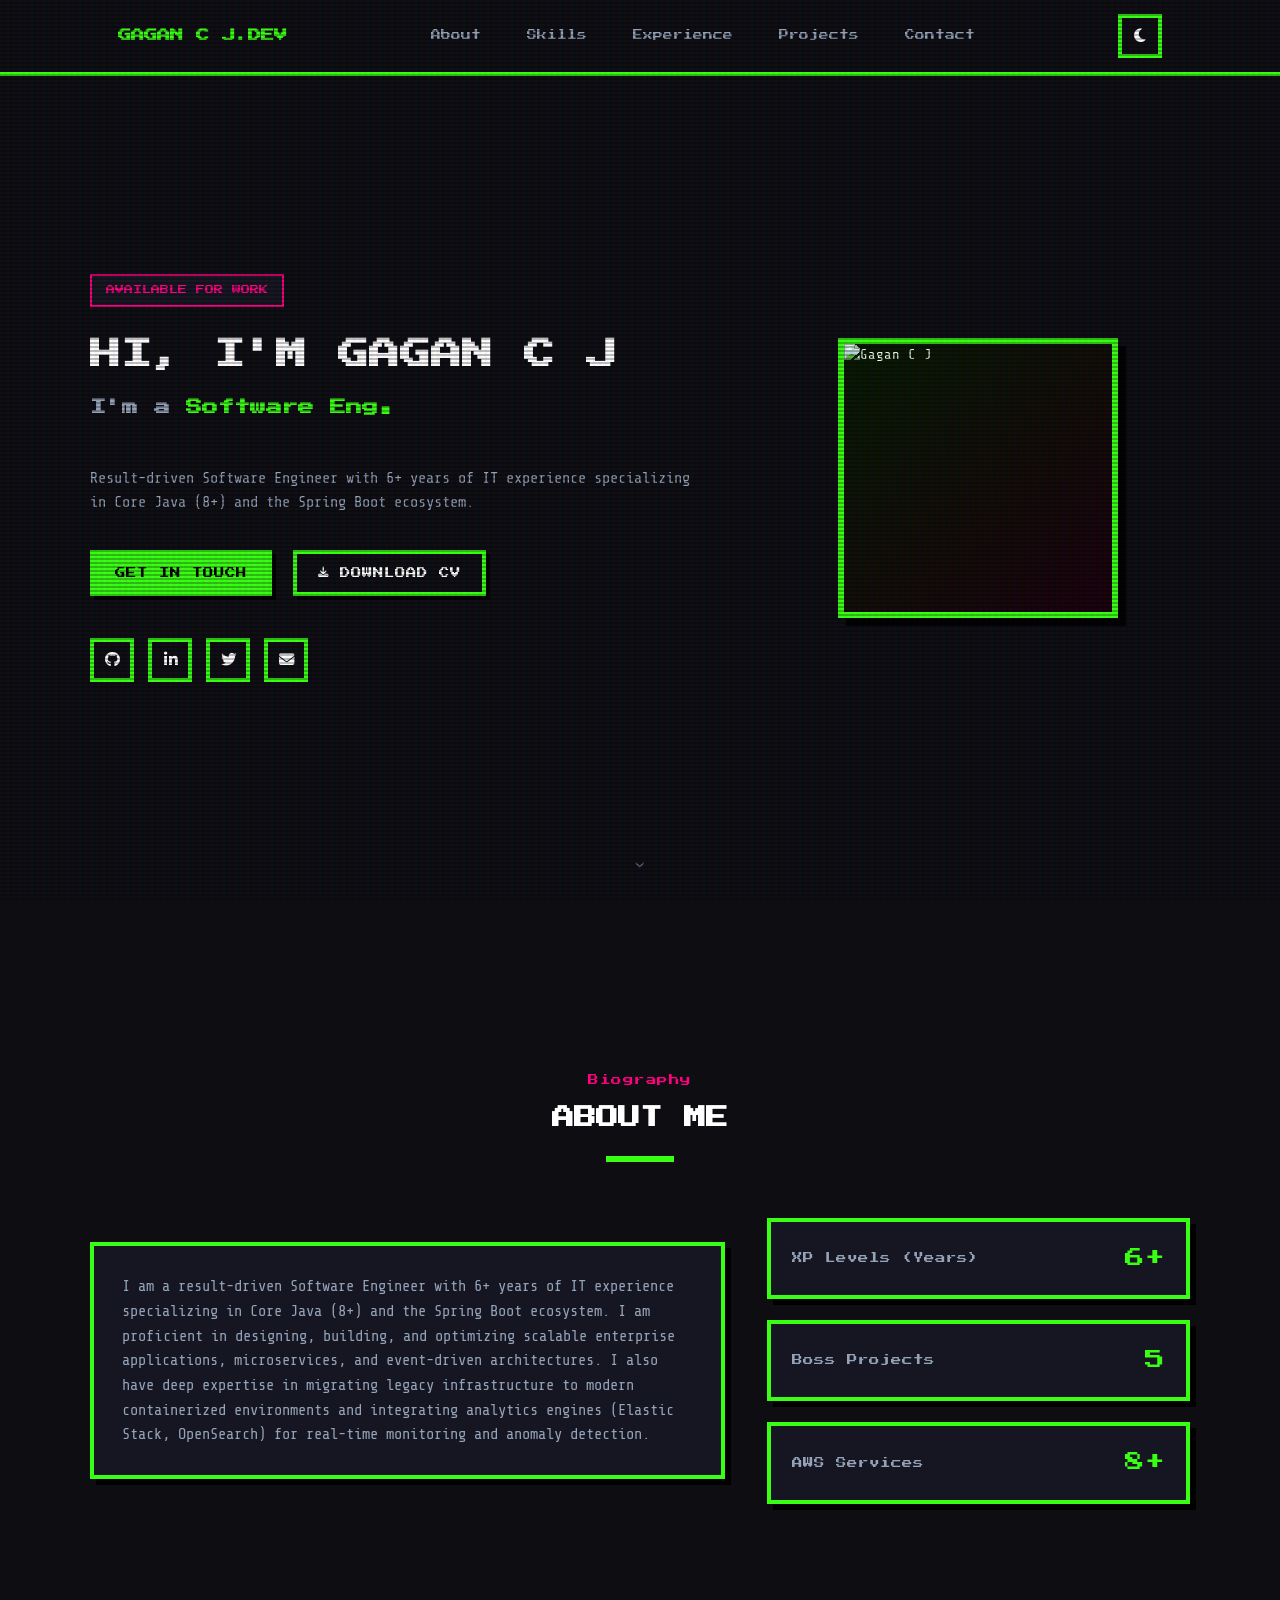
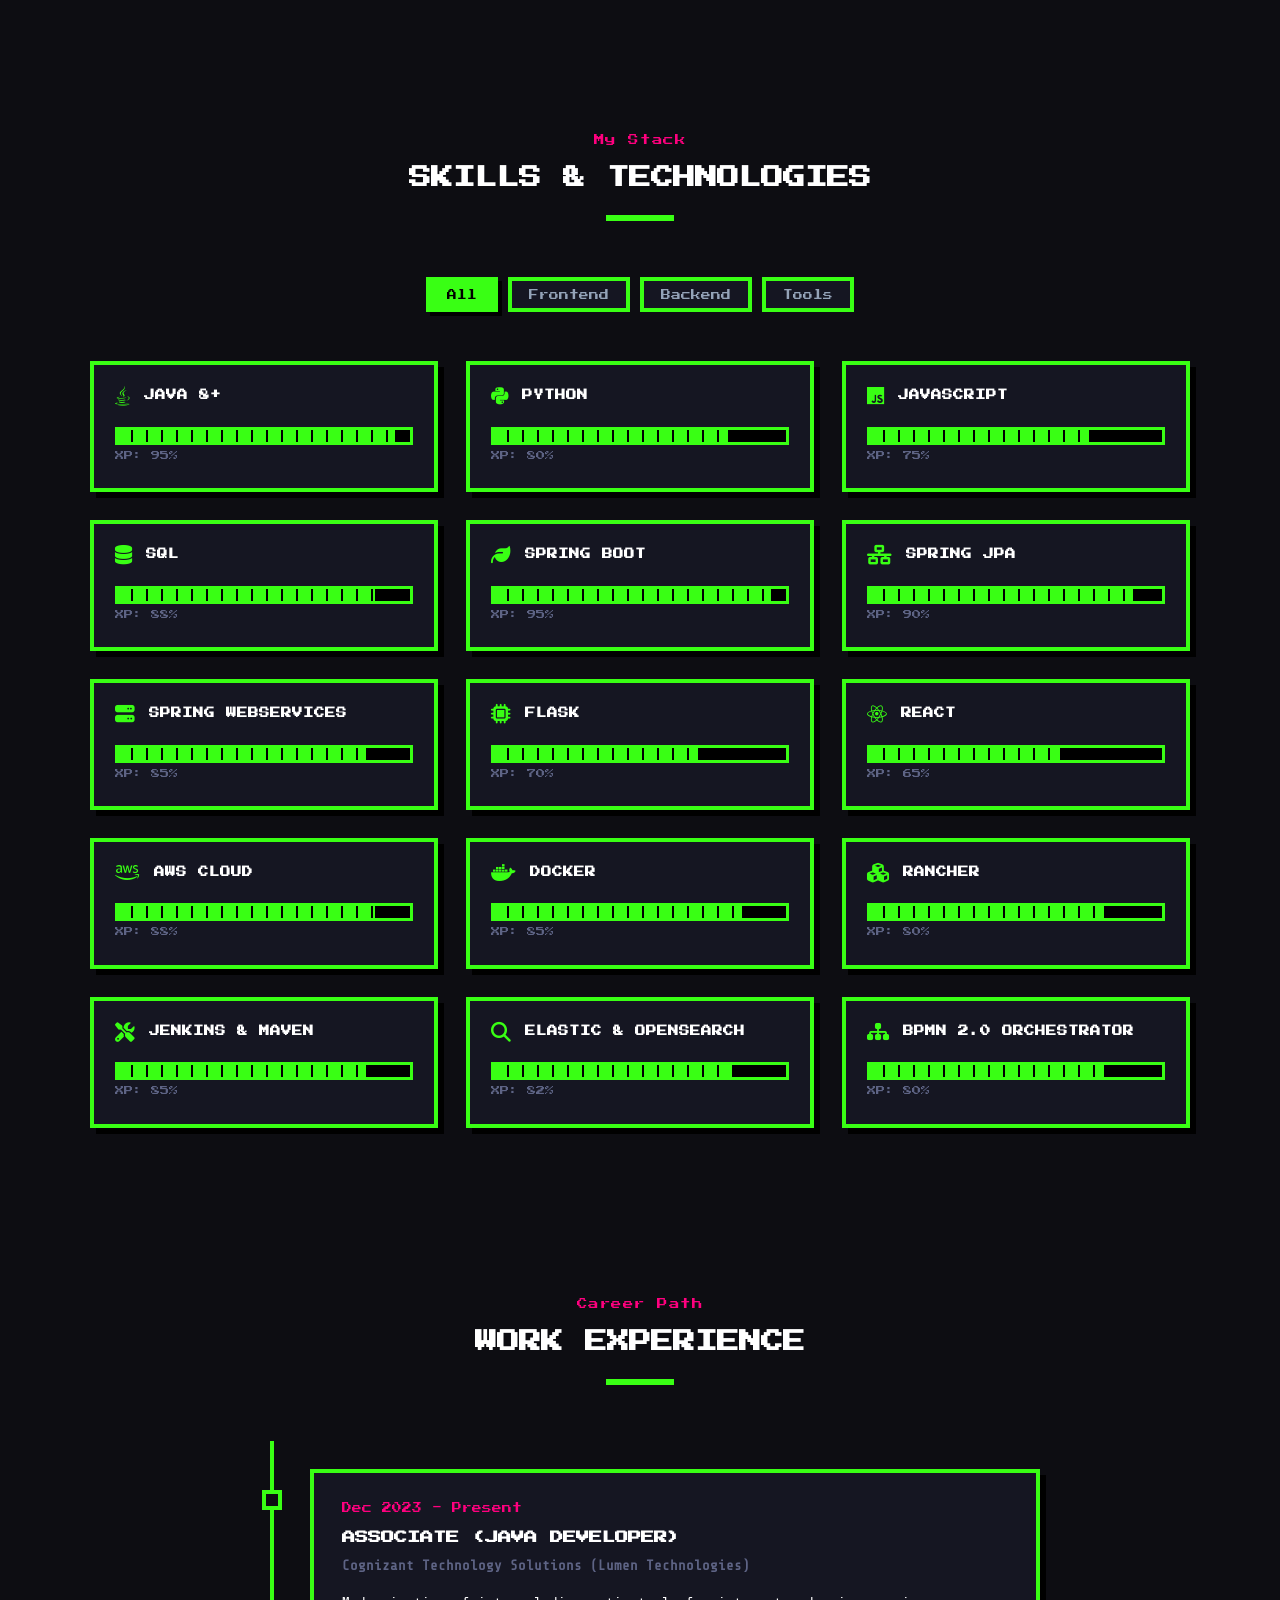
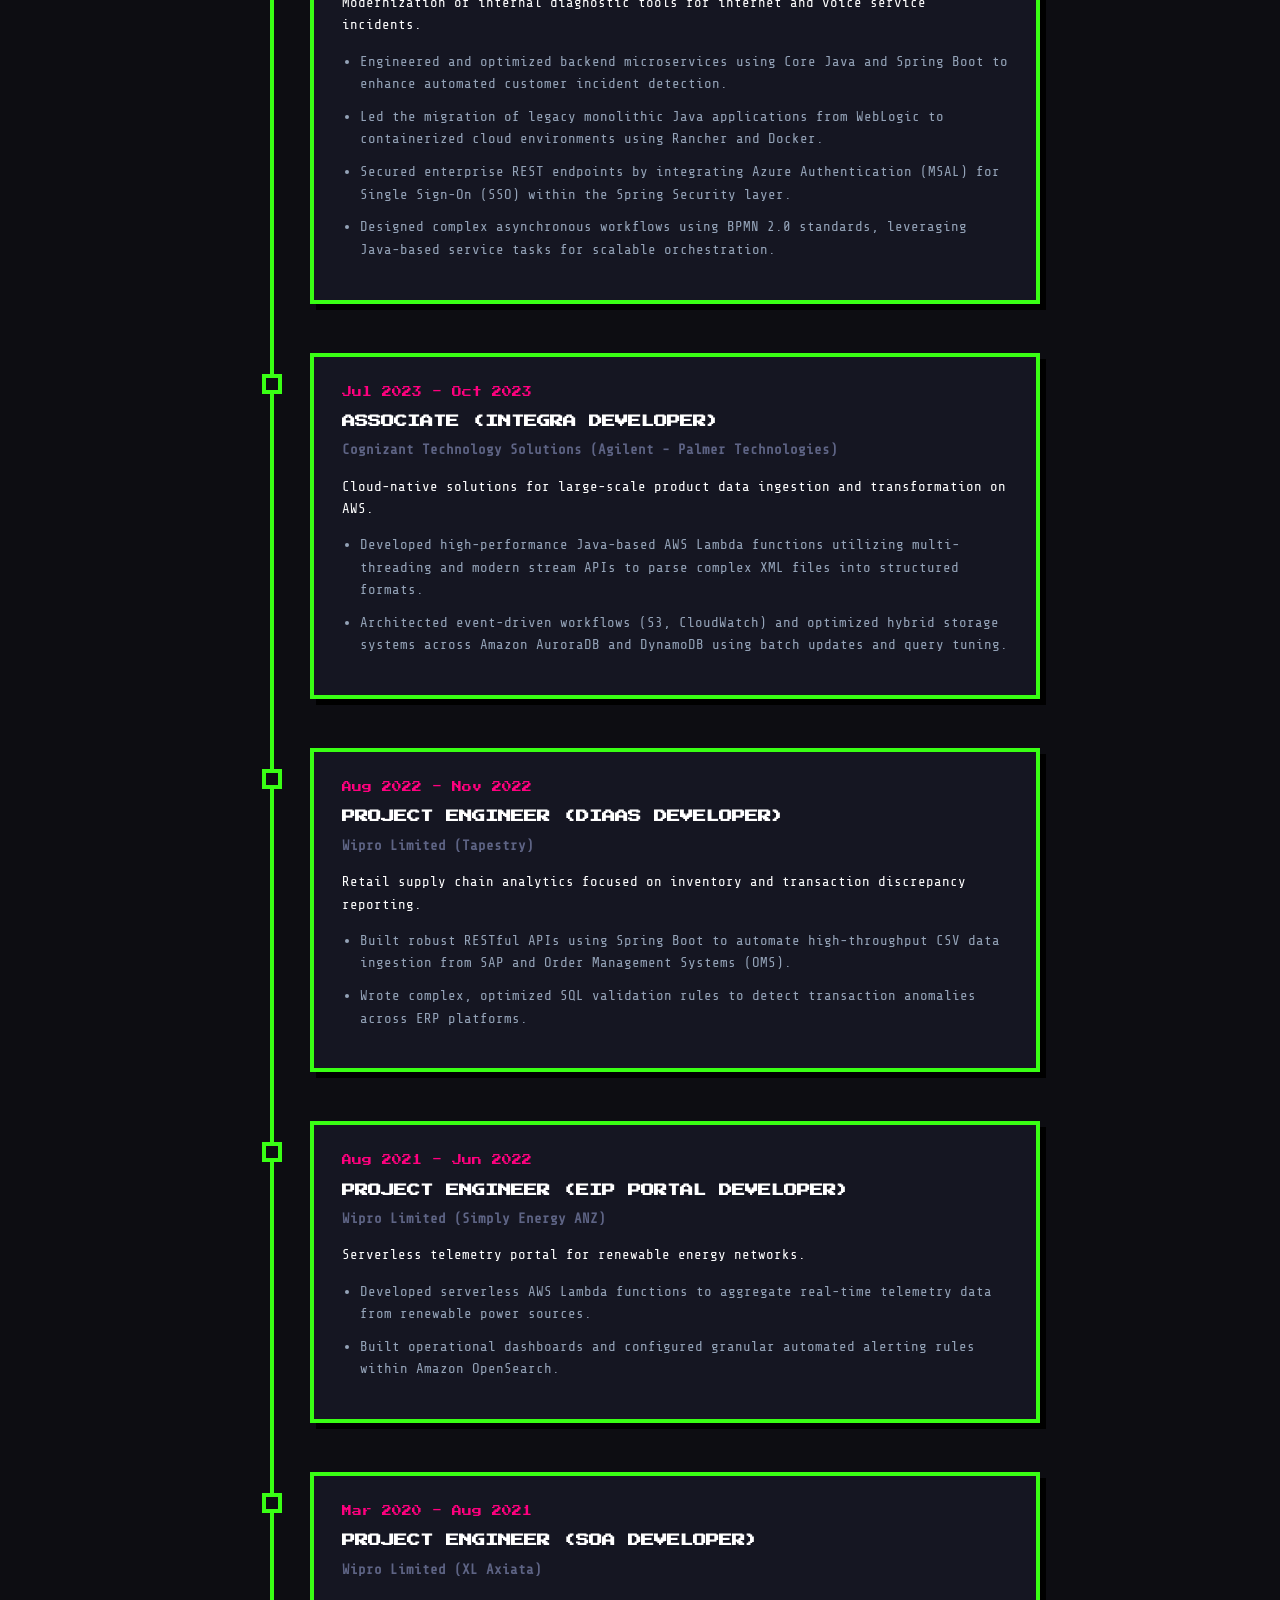
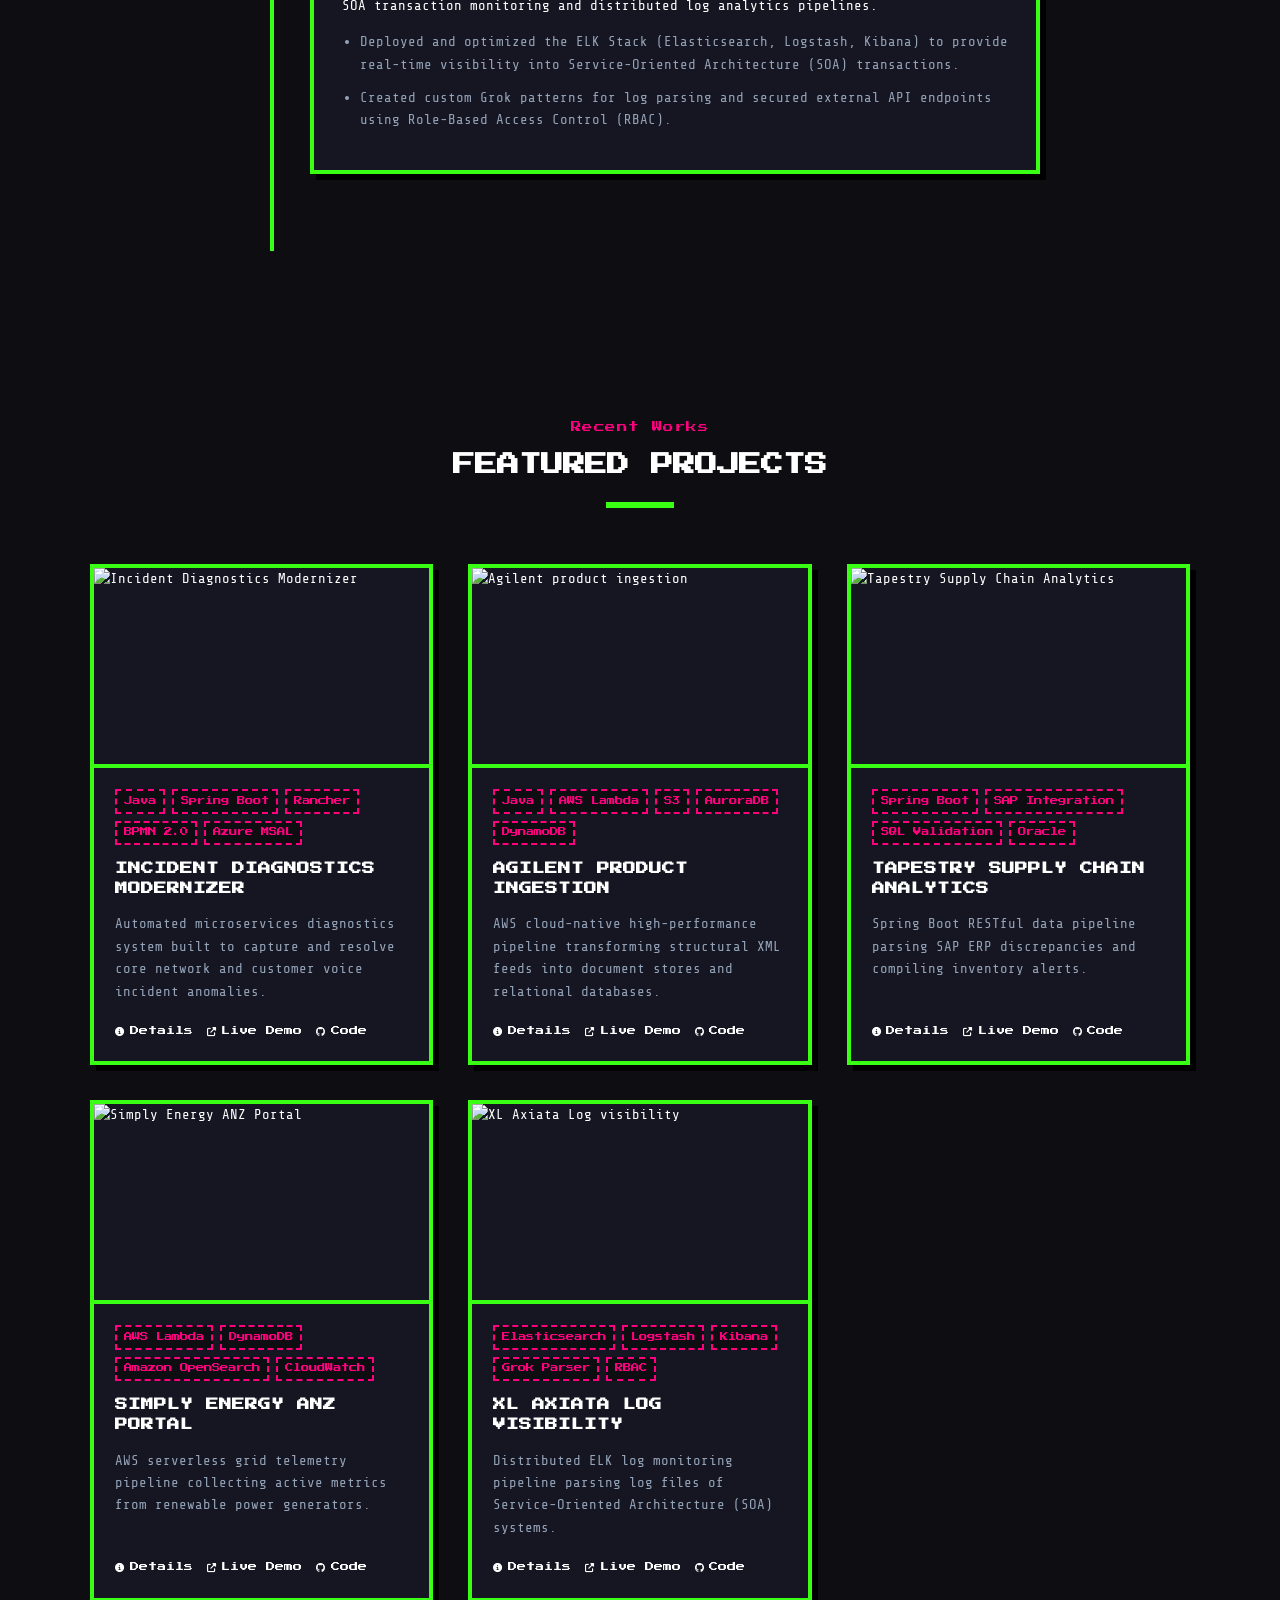
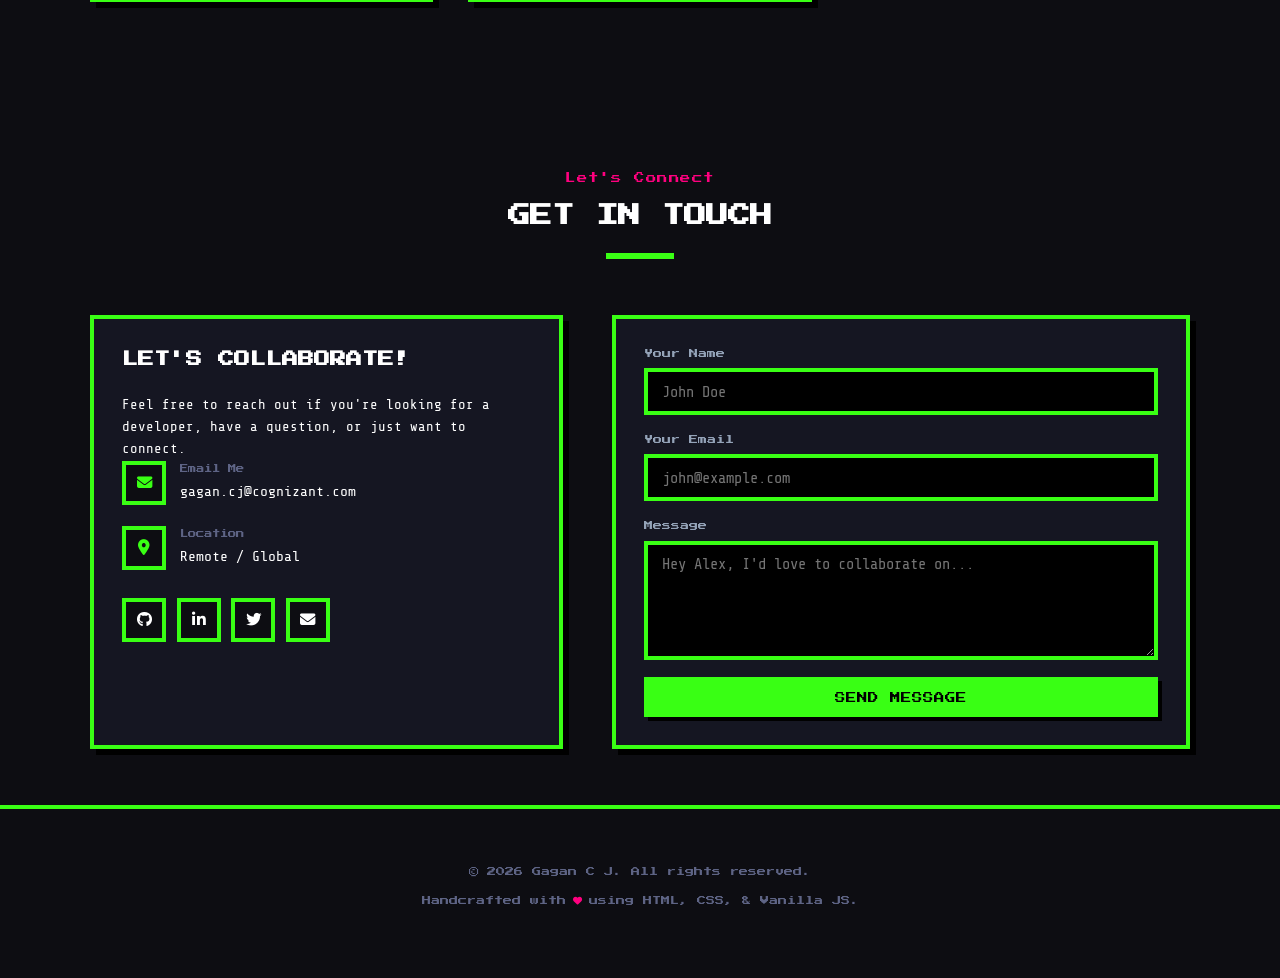
==== index.html @ afdc85ea "Initial Portfolio" ====
<!DOCTYPE html>
<html lang="en">
<head>
  <meta charset="UTF-8">
  <meta name="viewport" content="width=device-width, initial-scale=1.0">
  <title>Developer Portfolio</title>
  <!-- Google Fonts -->
  <link rel="preconnect" href="https://fonts.googleapis.com">
  <link rel="preconnect" href="https://fonts.gstatic.com" crossorigin>
  <link href="https://fonts.googleapis.com/css2?family=Press+Start+2P&family=Share+Tech+Mono&display=swap" rel="stylesheet">
  <!-- FontAwesome Icons -->
  <link rel="stylesheet" href="https://cdnjs.cloudflare.com/ajax/libs/font-awesome/6.4.0/css/all.min.css">
  <!-- Core Stylesheet -->
  <link rel="stylesheet" href="style.css">
</head>
<body class="dark-theme">
  <!-- Decorative Background Gradients -->
  <div class="bg-gradient bg-gradient-1"></div>
  <div class="bg-gradient bg-gradient-2"></div>
  <div class="bg-gradient bg-gradient-3"></div>

  <!-- Navigation Bar -->
  <header class="glass-navbar">
    <div class="nav-container">
      <a href="#" class="logo" id="logo-text">Developer.dev</a>
      
      <nav class="nav-menu" id="nav-menu">
        <a href="#about" class="nav-link">About</a>
        <a href="#skills" class="nav-link">Skills</a>
        <a href="#experience" class="nav-link">Experience</a>
        <a href="#projects" class="nav-link">Projects</a>
        <a href="#contact" class="nav-link">Contact</a>
      </nav>

      <div class="nav-actions">
        <button id="theme-toggle" class="theme-toggle-btn" aria-label="Toggle light/dark theme">
          <i class="fas fa-moon"></i>
        </button>
        <button class="mobile-menu-btn" id="mobile-menu-btn" aria-label="Open navigation menu">
          <i class="fas fa-bars"></i>
        </button>
      </div>
    </div>
  </header>

  <main>
    <!-- Hero Section -->
    <section id="hero" class="hero-section">
      <div class="hero-container">
        <div class="hero-content">
          <span class="hero-badge">Available for Work</span>
          <h1 class="hero-greeting">Hi, I'm <span class="highlight-text" id="hero-name">Name</span></h1>
          <h2 class="hero-subtitle">I'm a <span id="typed-text" class="typed-text"></span><span class="typed-cursor">■</span></h2>
          <p class="hero-description" id="hero-bio">Loading description...</p>
          <div class="hero-buttons">
            <a href="#contact" class="btn btn-primary">Get In Touch</a>
            <a href="#" id="resume-btn" class="btn btn-secondary" target="_blank">
              <i class="fas fa-download"></i> Download CV
            </a>
          </div>
          <div class="hero-socials" id="hero-socials">
            <!-- Dynamically populated -->
          </div>
        </div>
        <div class="hero-image-container">
          <div class="image-wrapper">
            <img src="" alt="Profile picture" id="profile-img" class="profile-img">
            <div class="image-glow"></div>
          </div>
        </div>
      </div>
      <div class="scroll-indicator">
        <a href="#about" aria-label="Scroll to about section">
          <i class="fas fa-chevron-down animate-bounce"></i>
        </a>
      </div>
    </section>

    <!-- About Section -->
    <section id="about" class="section about-section reveal">
      <div class="section-container">
        <div class="section-header">
          <span class="section-subtitle">Biography</span>
          <h2 class="section-title">About Me</h2>
          <div class="title-underline"></div>
        </div>
        
        <div class="about-grid">
          <div class="about-text-card glass-card">
            <p id="about-desc">Loading details...</p>
          </div>
          <div class="stats-container" id="stats-container">
            <!-- Dynamically populated -->
          </div>
        </div>
      </div>
    </section>

    <!-- Skills Section -->
    <section id="skills" class="section skills-section reveal">
      <div class="section-container">
        <div class="section-header">
          <span class="section-subtitle">My Stack</span>
          <h2 class="section-title">Skills & Technologies</h2>
          <div class="title-underline"></div>
        </div>
        
        <div class="skills-tabs">
          <button class="tab-btn active" data-category="all">All</button>
          <button class="tab-btn" data-category="Frontend">Frontend</button>
          <button class="tab-btn" data-category="Backend">Backend</button>
          <button class="tab-btn" data-category="Tools">Tools</button>
        </div>

        <div class="skills-grid" id="skills-grid">
          <!-- Dynamically populated -->
        </div>
      </div>
    </section>

    <!-- Experience Section -->
    <section id="experience" class="section experience-section reveal">
      <div class="section-container">
        <div class="section-header">
          <span class="section-subtitle">Career Path</span>
          <h2 class="section-title">Work Experience</h2>
          <div class="title-underline"></div>
        </div>
        
        <div class="timeline" id="timeline">
          <!-- Dynamically populated -->
        </div>
      </div>
    </section>

    <!-- Projects Section -->
    <section id="projects" class="section projects-section reveal">
      <div class="section-container">
        <div class="section-header">
          <span class="section-subtitle">Recent Works</span>
          <h2 class="section-title">Featured Projects</h2>
          <div class="title-underline"></div>
        </div>
        
        <div class="projects-grid" id="projects-grid">
          <!-- Dynamically populated -->
        </div>
      </div>
    </section>

    <!-- Contact Section -->
    <section id="contact" class="section contact-section reveal">
      <div class="section-container">
        <div class="section-header">
          <span class="section-subtitle">Let's Connect</span>
          <h2 class="section-title">Get In Touch</h2>
          <div class="title-underline"></div>
        </div>
        
        <div class="contact-grid">
          <div class="contact-info-card glass-card">
            <h3>Let's collaborate!</h3>
            <p>Feel free to reach out if you're looking for a developer, have a question, or just want to connect.</p>
            <div class="contact-details">
              <div class="contact-item">
                <div class="contact-icon-box">
                  <i class="fas fa-envelope"></i>
                </div>
                <div>
                  <span class="contact-label">Email Me</span>
                  <a href="" id="contact-email" class="contact-value">email@example.com</a>
                </div>
              </div>
              <div class="contact-item">
                <div class="contact-icon-box">
                  <i class="fas fa-map-marker-alt"></i>
                </div>
                <div>
                  <span class="contact-label">Location</span>
                  <span class="contact-value">Remote / Global</span>
                </div>
              </div>
            </div>
            <div class="social-links-grid" id="contact-socials">
              <!-- Dynamically populated -->
            </div>
          </div>
          
          <div class="contact-form-card glass-card">
            <form id="contact-form" action="#" method="POST" onsubmit="event.preventDefault(); alert('Message sent successfully! (Demo submission)');">
              <div class="form-group">
                <label for="name">Your Name</label>
                <input type="text" id="name" name="name" required placeholder="John Doe">
              </div>
              <div class="form-group">
                <label for="email">Your Email</label>
                <input type="email" id="email" name="email" required placeholder="john@example.com">
              </div>
              <div class="form-group">
                <label for="message">Message</label>
                <textarea id="message" name="message" rows="5" required placeholder="Hey Alex, I'd love to collaborate on..."></textarea>
              </div>
              <button type="submit" class="btn btn-primary btn-block">Send Message</button>
            </form>
          </div>
        </div>
      </div>
    </section>
  </main>

  <!-- Footer -->
  <footer class="footer">
    <div class="footer-container">
      <p>&copy; <span id="year"></span> <span id="footer-name">Developer</span>. All rights reserved.</p>
      <p class="footer-credit">Handcrafted with <i class="fas fa-heart text-red"></i> using HTML, CSS, & Vanilla JS.</p>
    </div>
  </footer>

  <!-- Core JavaScript -->
  <script src="data.js"></script>
  <script src="script.js"></script>
</body>
</html>
---- style.css ----
/* ==========================================================================
   RETRO 8-BIT DESIGN SYSTEM & VARIABLES
   ========================================================================== */
:root {
  /* Fonts */
  --font-pixel: 'Press Start 2P', monospace;
  --font-mono: 'Share Tech Mono', monospace;
  
  /* Color Palette (Default: Arcade Dark Theme) */
  --bg-color: #0d0d12;
  --card-bg: #151622;
  --card-hover-bg: #1f2136;
  --border-color: #39ff14; /* Neon Green */
  --border-hover-color: #00f0ff; /* Neon Cyan */
  
  --primary-color: #39ff14;
  --primary-hover: #00cc00;
  --secondary-color: #ff007f; /* Neon Pink/Magenta */
  --text-primary: #ffffff;
  --text-secondary: #94a3b8;
  --text-muted: #5e6485;
  
  --shadow-color: #000000;
  --navbar-bg: #0d0d12;
  
  --gradient-primary: linear-gradient(135deg, #39ff14 0%, #ff007f 100%);
  --gradient-text: linear-gradient(135deg, #39ff14 0%, #00f0ff 100%);
  --glow-color: rgba(57, 255, 20, 0.15);
}

/* Light Theme (Classic Monochromatic Gameboy Pocket Screen) */
.light-theme {
  --bg-color: #8bac0f;
  --card-bg: #9bbc0f;
  --card-hover-bg: #9bbc0f;
  --border-color: #0f380f; /* Darkest Gameboy green */
  --border-hover-color: #306230;
  
  --primary-color: #0f380f;
  --primary-hover: #306230;
  --secondary-color: #306230;
  --text-primary: #0f380f;
  --text-secondary: #0f380f;
  --text-muted: #306230;
  
  --shadow-color: #306230;
  --navbar-bg: #8bac0f;
  
  --gradient-primary: linear-gradient(135deg, #0f380f 0%, #306230 100%);
  --gradient-text: linear-gradient(135deg, #0f380f 0%, #0f380f 100%);
  --glow-color: rgba(15, 56, 15, 0.1);
}

/* ==========================================================================
   CRT MONITOR & SCANLINE EFFECT
   ========================================================================== */
body::before {
  content: " ";
  display: block;
  position: fixed;
  top: 0;
  left: 0;
  bottom: 0;
  right: 0;
  background: linear-gradient(rgba(18, 16, 16, 0) 50%, rgba(0, 0, 0, 0.25) 50%), 
              linear-gradient(90deg, rgba(255, 0, 0, 0.05), rgba(0, 255, 0, 0.02), rgba(0, 0, 255, 0.05));
  z-index: 9999;
  background-size: 100% 4px, 6px 100%;
  pointer-events: none;
}

/* CRT Screen Flickering Animation */
@keyframes crt-flicker {
  0% { opacity: 0.985; }
  50% { opacity: 0.995; }
  100% { opacity: 0.985; }
}

/* ==========================================================================
   RESET & BASE STYLES
   ========================================================================== */
* {
  margin: 0;
  padding: 0;
  box-sizing: border-box;
  image-rendering: pixelated; /* Ensures pixelated scaling for graphics */
}

html {
  scroll-behavior: smooth;
  font-size: 14px;
}

body {
  font-family: var(--font-mono);
  background-color: var(--bg-color);
  color: var(--text-primary);
  overflow-x: hidden;
  line-height: 1.6;
  animation: crt-flicker 0.15s infinite;
  transition: background-color 0.2s steps(2), color 0.2s steps(2);
}

/* Custom Blocky Scrollbar */
::-webkit-scrollbar {
  width: 12px;
}

::-webkit-scrollbar-track {
  background: var(--bg-color);
  border-left: 4px solid var(--border-color);
}

::-webkit-scrollbar-thumb {
  background: var(--border-color);
  border: 2px solid var(--bg-color);
}

a {
  color: inherit;
  text-decoration: none;
}

img {
  border: 4px solid var(--border-color);
  border-radius: 0;
}

/* ==========================================================================
   UTILITIES
   ========================================================================== */
.section {
  padding: 8rem 2rem 4rem;
  min-height: 80vh;
  display: flex;
  align-items: center;
}

.section-container {
  max-width: 1100px;
  margin: 0 auto;
  width: 100%;
}

.section-header {
  margin-bottom: 4rem;
  text-align: center;
}

.section-subtitle {
  font-family: var(--font-pixel);
  font-size: 0.75rem;
  letter-spacing: 0.05em;
  color: var(--secondary-color);
  margin-bottom: 1rem;
  display: block;
}

.section-title {
  font-family: var(--font-pixel);
  font-size: 1.6rem;
  font-weight: bold;
  line-height: 1.4;
  text-transform: uppercase;
}

.title-underline {
  width: 80px;
  height: 6px;
  background: var(--border-color);
  margin: 1.5rem auto 0;
  position: relative;
}

.title-underline::before, .title-underline::after {
  content: '';
  position: absolute;
  width: 6px;
  height: 6px;
  background: var(--bg-color);
}
.title-underline::before { left: 0; }
.title-underline::after { right: 0; }

/* ==========================================================================
   8-BIT BLOCKY CARDS
   ========================================================================== */
.glass-card {
  background: var(--card-bg);
  border: 4px solid var(--border-color);
  border-radius: 0; /* Strict pixelated corners */
  padding: 2rem;
  box-shadow: 6px 6px 0px var(--shadow-color);
  transition: transform 0.1s steps(2), box-shadow 0.1s steps(2), border-color 0.2s steps(2);
}

.glass-card:hover {
  transform: translate(-4px, -4px);
  border-color: var(--border-hover-color);
  box-shadow: 10px 10px 0px var(--shadow-color);
  background-color: var(--card-hover-bg);
}

/* ==========================================================================
   RETRO BUTTONS
   ========================================================================== */
.btn {
  display: inline-flex;
  align-items: center;
  justify-content: center;
  gap: 0.75rem;
  padding: 0.75rem 1.5rem;
  font-family: var(--font-pixel);
  font-size: 0.75rem;
  text-transform: uppercase;
  border: 4px solid var(--border-color);
  border-radius: 0;
  cursor: pointer;
  background: var(--bg-color);
  color: var(--text-primary);
  box-shadow: 4px 4px 0px var(--shadow-color);
  transition: none; /* No transition for snappy arcade feel */
}

.btn-primary {
  background: var(--primary-color);
  color: #000000 !important;
  border-color: var(--border-color);
}

.btn-primary:hover {
  background: var(--bg-color);
  color: var(--primary-color) !important;
  box-shadow: 6px 6px 0px var(--shadow-color);
  transform: translate(-2px, -2px);
}

.btn-primary:active {
  box-shadow: 2px 2px 0px var(--shadow-color);
  transform: translate(2px, 2px);
}

.btn-secondary {
  background: var(--bg-color);
  color: var(--text-primary);
}

.btn-secondary:hover {
  background: var(--secondary-color);
  color: #ffffff;
  border-color: var(--secondary-color);
  box-shadow: 6px 6px 0px var(--shadow-color);
  transform: translate(-2px, -2px);
}

.btn-secondary:active {
  box-shadow: 2px 2px 0px var(--shadow-color);
  transform: translate(2px, 2px);
}

.btn-block {
  width: 100%;
}

/* ==========================================================================
   ARCADE HEADER & NAVBAR
   ========================================================================== */
.glass-navbar {
  position: fixed;
  top: 0;
  left: 0;
  width: 100%;
  z-index: 1000;
  background: var(--navbar-bg);
  border-bottom: 4px solid var(--border-color);
  transition: border-bottom 0.2s steps(2);
}

.nav-container {
  max-width: 1100px;
  margin: 0 auto;
  padding: 1rem 2rem;
  display: flex;
  align-items: center;
  justify-content: space-between;
}

.logo {
  font-family: var(--font-pixel);
  font-size: 0.95rem;
  font-weight: bold;
  text-transform: uppercase;
  color: var(--primary-color);
}

.nav-menu {
  display: flex;
  gap: 1.5rem;
}

.nav-link {
  font-family: var(--font-pixel);
  font-size: 0.7rem;
  color: var(--text-secondary);
  padding: 0.5rem 0.75rem;
  border: 2px solid transparent;
}

.nav-link:hover {
  color: var(--primary-color);
  border: 2px dashed var(--primary-color);
}

.nav-actions {
  display: flex;
  align-items: center;
  gap: 0.75rem;
}

.theme-toggle-btn, .mobile-menu-btn {
  background: var(--bg-color);
  border: 4px solid var(--border-color);
  cursor: pointer;
  color: var(--text-primary);
  width: 44px;
  height: 44px;
  display: flex;
  align-items: center;
  justify-content: center;
  font-size: 1.1rem;
}

.theme-toggle-btn:hover, .mobile-menu-btn:hover {
  background-color: var(--primary-color);
  color: #000;
}

.mobile-menu-btn {
  display: none;
}

/* ==========================================================================
   HERO / ARCADE HOME
   ========================================================================== */
.hero-section {
  min-height: 100vh;
  display: flex;
  align-items: center;
  padding: 8rem 2rem 4rem;
  position: relative;
}

.hero-container {
  max-width: 1100px;
  margin: 0 auto;
  width: 100%;
  display: grid;
  grid-template-columns: 1.2fr 0.8fr;
  gap: 3rem;
  align-items: center;
}

/* Status Flashing Indicator */
.hero-badge {
  display: inline-block;
  background: var(--card-bg);
  color: var(--secondary-color);
  padding: 0.5rem 1rem;
  font-family: var(--font-pixel);
  font-size: 0.65rem;
  border: 2px solid var(--secondary-color);
  margin-bottom: 2rem;
  text-transform: uppercase;
  animation: flash steps(2) 1.2s infinite;
}

@keyframes flash {
  0%, 100% { opacity: 1; }
  50% { opacity: 0.2; }
}

.hero-greeting {
  font-family: var(--font-pixel);
  font-size: 2.2rem;
  line-height: 1.3;
  margin-bottom: 1.5rem;
  text-transform: uppercase;
}

.hero-subtitle {
  font-family: var(--font-pixel);
  font-size: 1.15rem;
  color: var(--text-secondary);
  margin-bottom: 2rem;
  min-height: 3rem;
  line-height: 1.4;
}

.typed-text {
  color: var(--primary-color);
}

.typed-cursor {
  font-weight: bold;
  animation: flash steps(2) 0.8s infinite;
  color: var(--primary-color);
  margin-left: 0.2rem;
}

.hero-description {
  font-size: 1.1rem;
  color: var(--text-secondary);
  margin-bottom: 2.5rem;
  max-width: 600px;
}

.hero-buttons {
  display: flex;
  gap: 1.5rem;
  margin-bottom: 3rem;
}

.hero-socials {
  display: flex;
  gap: 1rem;
}

.social-icon {
  width: 44px;
  height: 44px;
  border: 4px solid var(--border-color);
  display: flex;
  align-items: center;
  justify-content: center;
  font-size: 1.1rem;
  color: var(--text-primary);
  background: var(--bg-color);
}

.social-icon:hover {
  background: var(--primary-color);
  color: #000;
  box-shadow: 4px 4px 0px var(--shadow-color);
  transform: translate(-2px, -2px);
}

.hero-image-container {
  display: flex;
  justify-content: center;
}

.image-wrapper {
  position: relative;
  width: 280px;
  height: 280px;
  border: 6px solid var(--border-color);
  box-shadow: 8px 8px 0px var(--shadow-color);
  background: #000;
}

.profile-img {
  width: 100%;
  height: 100%;
  object-fit: cover;
  border: none; /* Handled by wrapper */
}

.image-glow {
  position: absolute;
  top: 0; left: 0; width: 100%; height: 100%;
  background: var(--gradient-primary);
  opacity: 0.1;
  pointer-events: none;
}

.scroll-indicator {
  position: absolute;
  bottom: 2rem;
  left: 50%;
  transform: translateX(-50%);
  font-family: var(--font-pixel);
  font-size: 0.7rem;
  color: var(--text-muted);
}

/* ==========================================================================
   ABOUT / STATUS STATS
   ========================================================================== */
.about-grid {
  display: grid;
  grid-template-columns: 1.2fr 0.8fr;
  gap: 3rem;
  align-items: center;
}

.about-text-card {
  font-size: 1.1rem;
  color: var(--text-secondary);
}

.stats-container {
  display: grid;
  grid-template-columns: 1fr;
  gap: 1.5rem;
}

.stat-card {
  display: flex;
  align-items: center;
  justify-content: space-between;
  padding: 1.5rem;
}

.stat-label {
  font-family: var(--font-pixel);
  font-size: 0.75rem;
  color: var(--text-secondary);
}

.stat-number {
  font-family: var(--font-pixel);
  font-size: 1.4rem;
  color: var(--primary-color);
}

/* ==========================================================================
   SKILLS / STAT BARS
   ========================================================================== */
.skills-tabs {
  display: flex;
  justify-content: center;
  gap: 0.75rem;
  margin-bottom: 3.5rem;
}

.tab-btn {
  background: var(--card-bg);
  border: 4px solid var(--border-color);
  color: var(--text-secondary);
  padding: 0.6rem 1.2rem;
  font-family: var(--font-pixel);
  font-size: 0.7rem;
  cursor: pointer;
}

.tab-btn:hover {
  border-color: var(--border-hover-color);
  color: var(--text-primary);
}

.tab-btn.active {
  background: var(--primary-color);
  color: #000;
  border-color: var(--border-color);
  box-shadow: 4px 4px 0px var(--shadow-color);
}

.skills-grid {
  display: grid;
  grid-template-columns: repeat(auto-fill, minmax(280px, 1fr));
  gap: 2rem;
}

.skill-card {
  padding: 1.5rem;
}

.skill-header {
  display: flex;
  align-items: center;
  gap: 1rem;
  margin-bottom: 1.5rem;
}

.skill-icon {
  font-size: 1.4rem;
  color: var(--primary-color);
}

.skill-name {
  font-family: var(--font-pixel);
  font-size: 0.75rem;
  text-transform: uppercase;
}

/* Gameboy Health Bar Style */
.skill-bar-container {
  width: 100%;
  height: 18px;
  background: #000000;
  border: 3px solid var(--border-color);
  position: relative;
  overflow: hidden;
}

.skill-progress {
  height: 100%;
  background: var(--primary-color);
  width: 0;
  /* Multi-stage solid blocks simulating retro load bar */
  background-image: linear-gradient(90deg, 
    transparent 0%, transparent 85%, 
    #000000 85%, #000000 100%
  );
  background-size: 15px 100%;
  transition: width 1.2s steps(10); /* Step animation */
}

.skill-level-text {
  font-family: var(--font-pixel);
  font-size: 0.65rem;
  color: var(--text-muted);
  align-self: flex-end;
  margin-top: 0.5rem;
}

/* ==========================================================================
   EXPERIENCE QUEST LOG
   ========================================================================== */
.timeline {
  position: relative;
  max-width: 800px;
  margin: 0 auto;
  padding: 2rem 0;
}

.timeline::before {
  content: '';
  position: absolute;
  width: 4px;
  background: var(--border-color);
  top: 0;
  bottom: 0;
  left: 30px;
}

.timeline-item {
  margin-bottom: 3.5rem;
  position: relative;
  width: 100%;
  padding-left: 5rem;
}

.timeline-dot {
  position: absolute;
  width: 20px;
  height: 20px;
  background: var(--bg-color);
  border: 4px solid var(--primary-color);
  left: 22px;
  top: 1.5rem;
  z-index: 1;
}

.timeline-content {
  padding: 2rem;
}

.timeline-date {
  font-family: var(--font-pixel);
  font-size: 0.7rem;
  color: var(--secondary-color);
  margin-bottom: 0.75rem;
  display: block;
}

.timeline-role {
  font-family: var(--font-pixel);
  font-size: 0.95rem;
  text-transform: uppercase;
  margin-bottom: 0.5rem;
}

.timeline-company {
  font-size: 1rem;
  color: var(--text-muted);
  font-weight: bold;
  margin-bottom: 1rem;
  display: block;
}

.timeline-points {
  margin-top: 1rem;
  padding-left: 1.25rem;
  color: var(--text-secondary);
  font-size: 1rem;
}

.timeline-points li {
  margin-bottom: 0.75rem;
}

/* ==========================================================================
   PROJECTS MATRIX
   ========================================================================== */
.projects-grid {
  display: grid;
  grid-template-columns: repeat(auto-fill, minmax(320px, 1fr));
  gap: 2.5rem;
}

.project-card {
  padding: 0;
  display: flex;
  flex-direction: column;
}

.project-img-wrapper {
  position: relative;
  width: 100%;
  height: 200px;
  border-bottom: 4px solid var(--border-color);
}

.project-img {
  width: 100%;
  height: 100%;
  object-fit: cover;
  border: none; /* Handled by card */
}

.project-details-content {
  padding: 1.5rem;
  display: flex;
  flex-direction: column;
  flex-grow: 1;
}

.project-tags {
  display: flex;
  flex-wrap: wrap;
  gap: 0.5rem;
  margin-bottom: 1rem;
}

.project-tag {
  font-family: var(--font-pixel);
  font-size: 0.6rem;
  background: var(--bg-color);
  color: var(--secondary-color);
  padding: 0.25rem 0.5rem;
  border: 2px dashed var(--secondary-color);
}

.project-title {
  font-family: var(--font-pixel);
  font-size: 0.9rem;
  text-transform: uppercase;
  margin-bottom: 1rem;
}

.project-desc {
  font-size: 1rem;
  color: var(--text-secondary);
  margin-bottom: 1.5rem;
  flex-grow: 1;
}

.project-links {
  display: flex;
  gap: 1rem;
  margin-top: auto;
}

.project-link {
  font-family: var(--font-pixel);
  font-size: 0.65rem;
  display: inline-flex;
  align-items: center;
  gap: 0.4rem;
  color: var(--text-primary);
  border-bottom: 2px dashed transparent;
}

.project-link:hover {
  color: var(--primary-color);
  border-bottom: 2px dashed var(--primary-color);
}

/* ==========================================================================
   CONTACT CARD
   ========================================================================== */
.contact-grid {
  display: grid;
  grid-template-columns: 0.9fr 1.1fr;
  gap: 3.5rem;
}

.contact-info-card {
  display: flex;
  flex-direction: column;
}

.contact-info-card h3 {
  font-family: var(--font-pixel);
  font-size: 1.15rem;
  text-transform: uppercase;
  margin-bottom: 1.5rem;
}

.contact-details {
  display: flex;
  flex-direction: column;
  gap: 1.5rem;
  margin-bottom: 2rem;
}

.contact-item {
  display: flex;
  align-items: center;
  gap: 1rem;
}

.contact-icon-box {
  width: 44px;
  height: 44px;
  background: var(--bg-color);
  border: 4px solid var(--border-color);
  color: var(--primary-color);
  display: flex;
  align-items: center;
  justify-content: center;
  font-size: 1.1rem;
}

.contact-label {
  display: block;
  font-family: var(--font-pixel);
  font-size: 0.6rem;
  color: var(--text-muted);
  margin-bottom: 0.25rem;
}

.contact-value {
  font-size: 1.05rem;
  color: var(--text-primary);
}

.contact-value:hover {
  color: var(--primary-color);
  text-decoration: underline dashed;
}

.social-links-grid {
  display: flex;
  gap: 0.75rem;
}

.contact-form-card form {
  display: flex;
  flex-direction: column;
  gap: 1.25rem;
}

.form-group {
  display: flex;
  flex-direction: column;
  gap: 0.5rem;
}

.form-group label {
  font-family: var(--font-pixel);
  font-size: 0.65rem;
  color: var(--text-secondary);
}

.form-group input, .form-group textarea {
  background: #000000;
  border: 4px solid var(--border-color);
  color: var(--text-primary);
  padding: 0.75rem 1rem;
  font-family: var(--font-mono);
  font-size: 1.1rem;
  border-radius: 0;
}

.form-group input:focus, .form-group textarea:focus {
  outline: none;
  border-color: var(--border-hover-color);
  background: var(--card-bg);
}

/* ==========================================================================
   FOOTER
   ========================================================================== */
.footer {
  padding: 4rem 2rem;
  background: var(--bg-color);
  border-top: 4px solid var(--border-color);
  text-align: center;
}

.footer-container {
  max-width: 1100px;
  margin: 0 auto;
  color: var(--text-muted);
  font-family: var(--font-pixel);
  font-size: 0.65rem;
}

.footer-container p {
  margin-bottom: 1rem;
}

.footer-credit {
  display: inline-flex;
  align-items: center;
  gap: 0.5rem;
}

.text-red {
  color: var(--secondary-color);
  animation: flash steps(2) 1s infinite;
}

/* ==========================================================================
   REVEAL / TRANSITIONS UTILITIES
   ========================================================================== */
.reveal {
  opacity: 0;
  transform: translateY(20px);
  transition: opacity 0.4s steps(4), transform 0.4s steps(4);
}

.reveal.active {
  opacity: 1;
  transform: translateY(0);
}

.animate-bounce {
  animation: bounce steps(2) 1.5s infinite;
}

@keyframes bounce {
  0%, 100% { transform: translateY(0); }
  50% { transform: translateY(-8px); }
}

/* ==========================================================================
   RESPONSIVE DESIGN
   ========================================================================== */
@media (max-width: 1024px) {
  .hero-container {
    grid-template-columns: 1fr;
    text-align: center;
  }
  .hero-content {
    display: flex;
    flex-direction: column;
    align-items: center;
  }
  .hero-buttons, .hero-socials {
    justify-content: center;
  }
  .hero-image-container {
    order: -1;
  }
  .about-grid, .contact-grid {
    grid-template-columns: 1fr;
  }
}

@media (max-width: 768px) {
  .mobile-menu-btn {
    display: flex;
  }
  .nav-menu {
    position: fixed;
    top: 68px;
    left: -100%;
    width: 100%;
    height: calc(100vh - 68px);
    background: var(--bg-color);
    flex-direction: column;
    align-items: center;
    padding: 3rem 0;
    gap: 1.5rem;
    transition: left 0.2s steps(4);
    z-index: 999;
    border-top: 4px solid var(--border-color);
  }
  .nav-menu.active {
    left: 0;
  }
  .timeline::before {
    left: 15px;
  }
  .timeline-item {
    padding-left: 3rem;
  }
  .timeline-dot {
    left: 7px;
  }
}
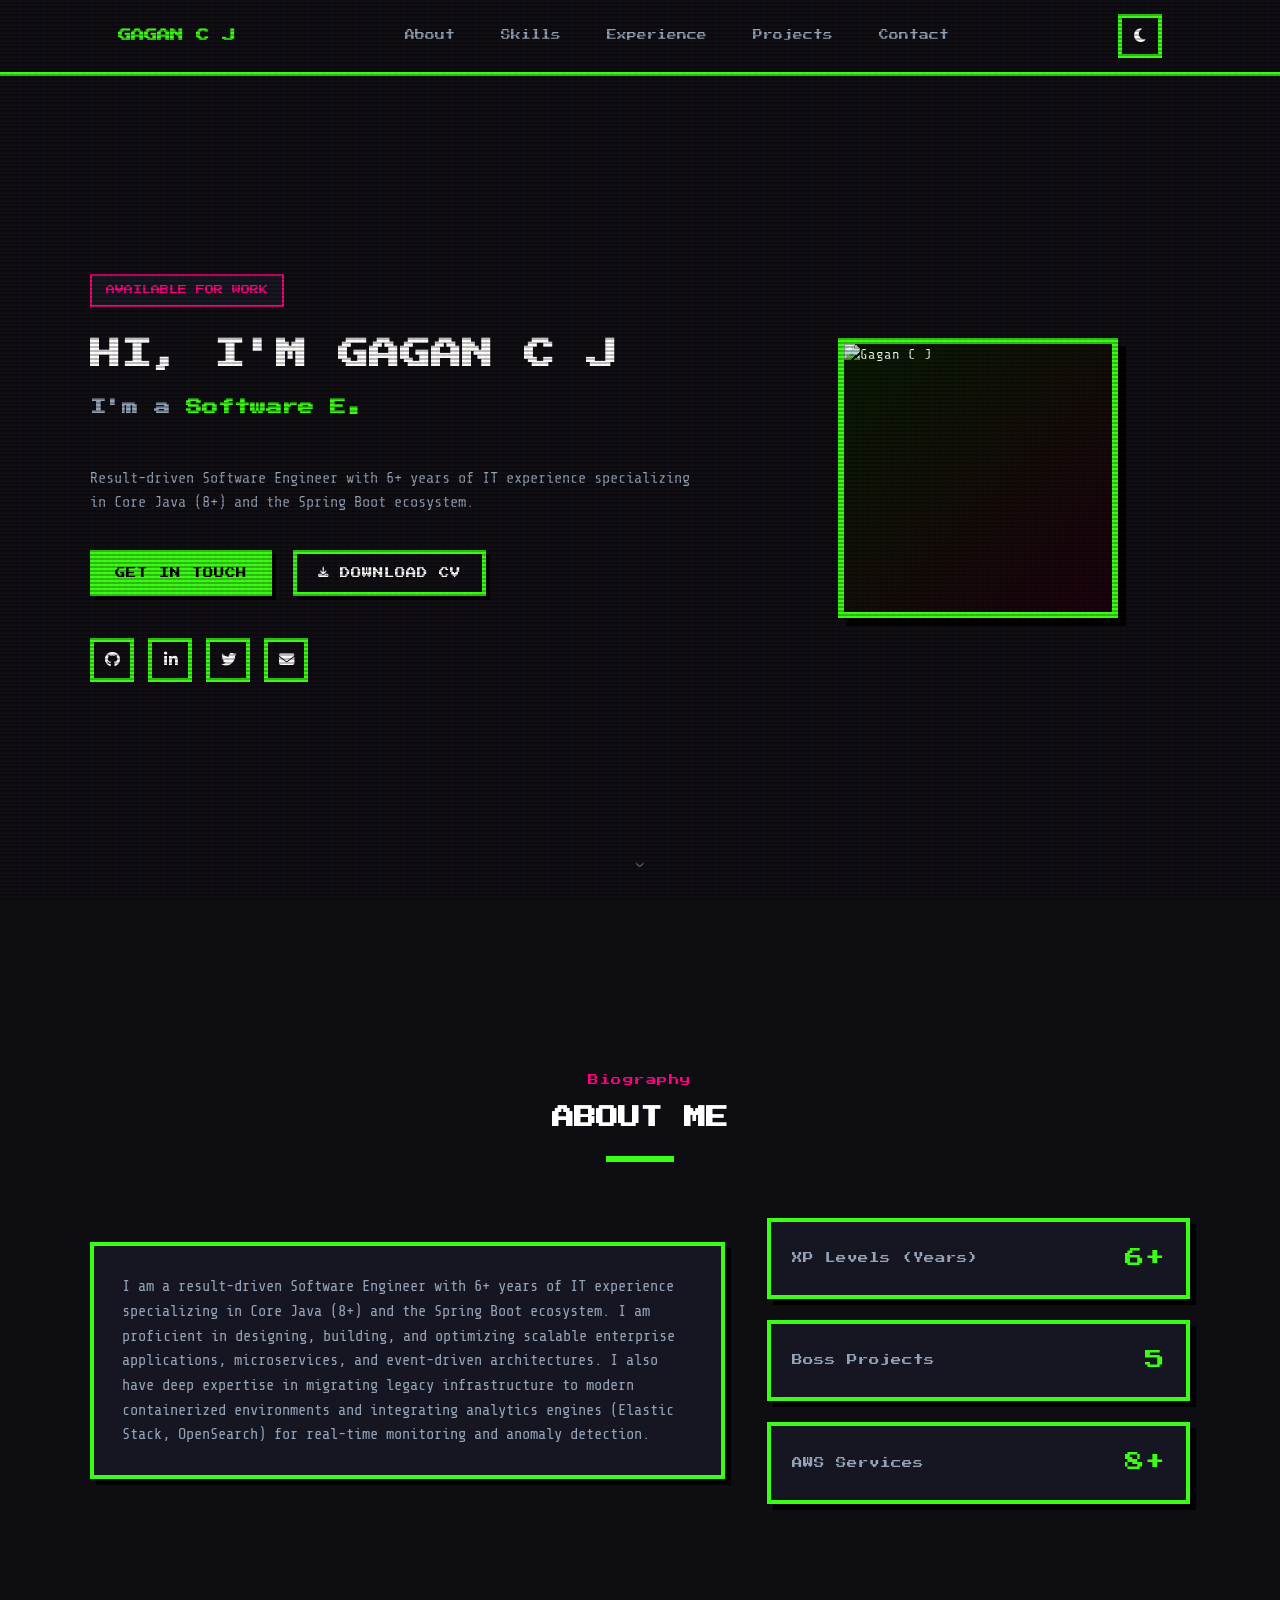
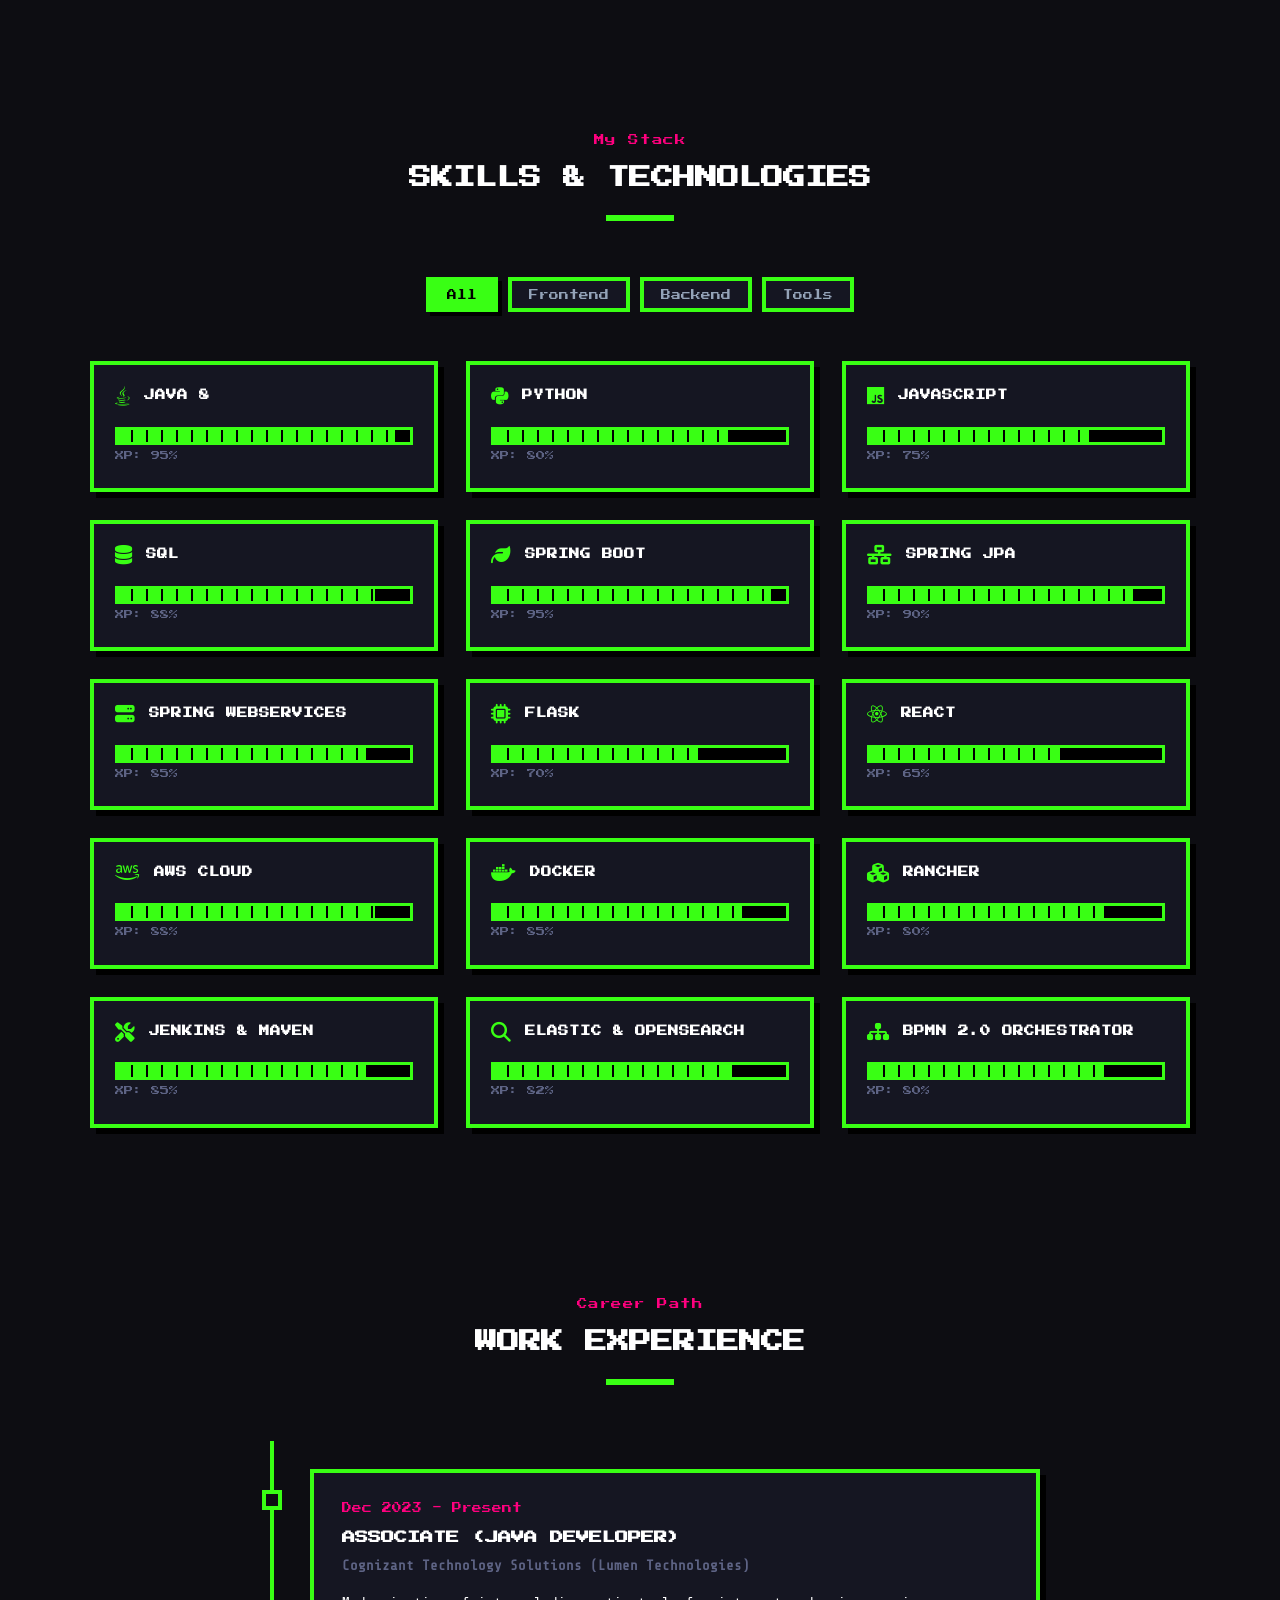
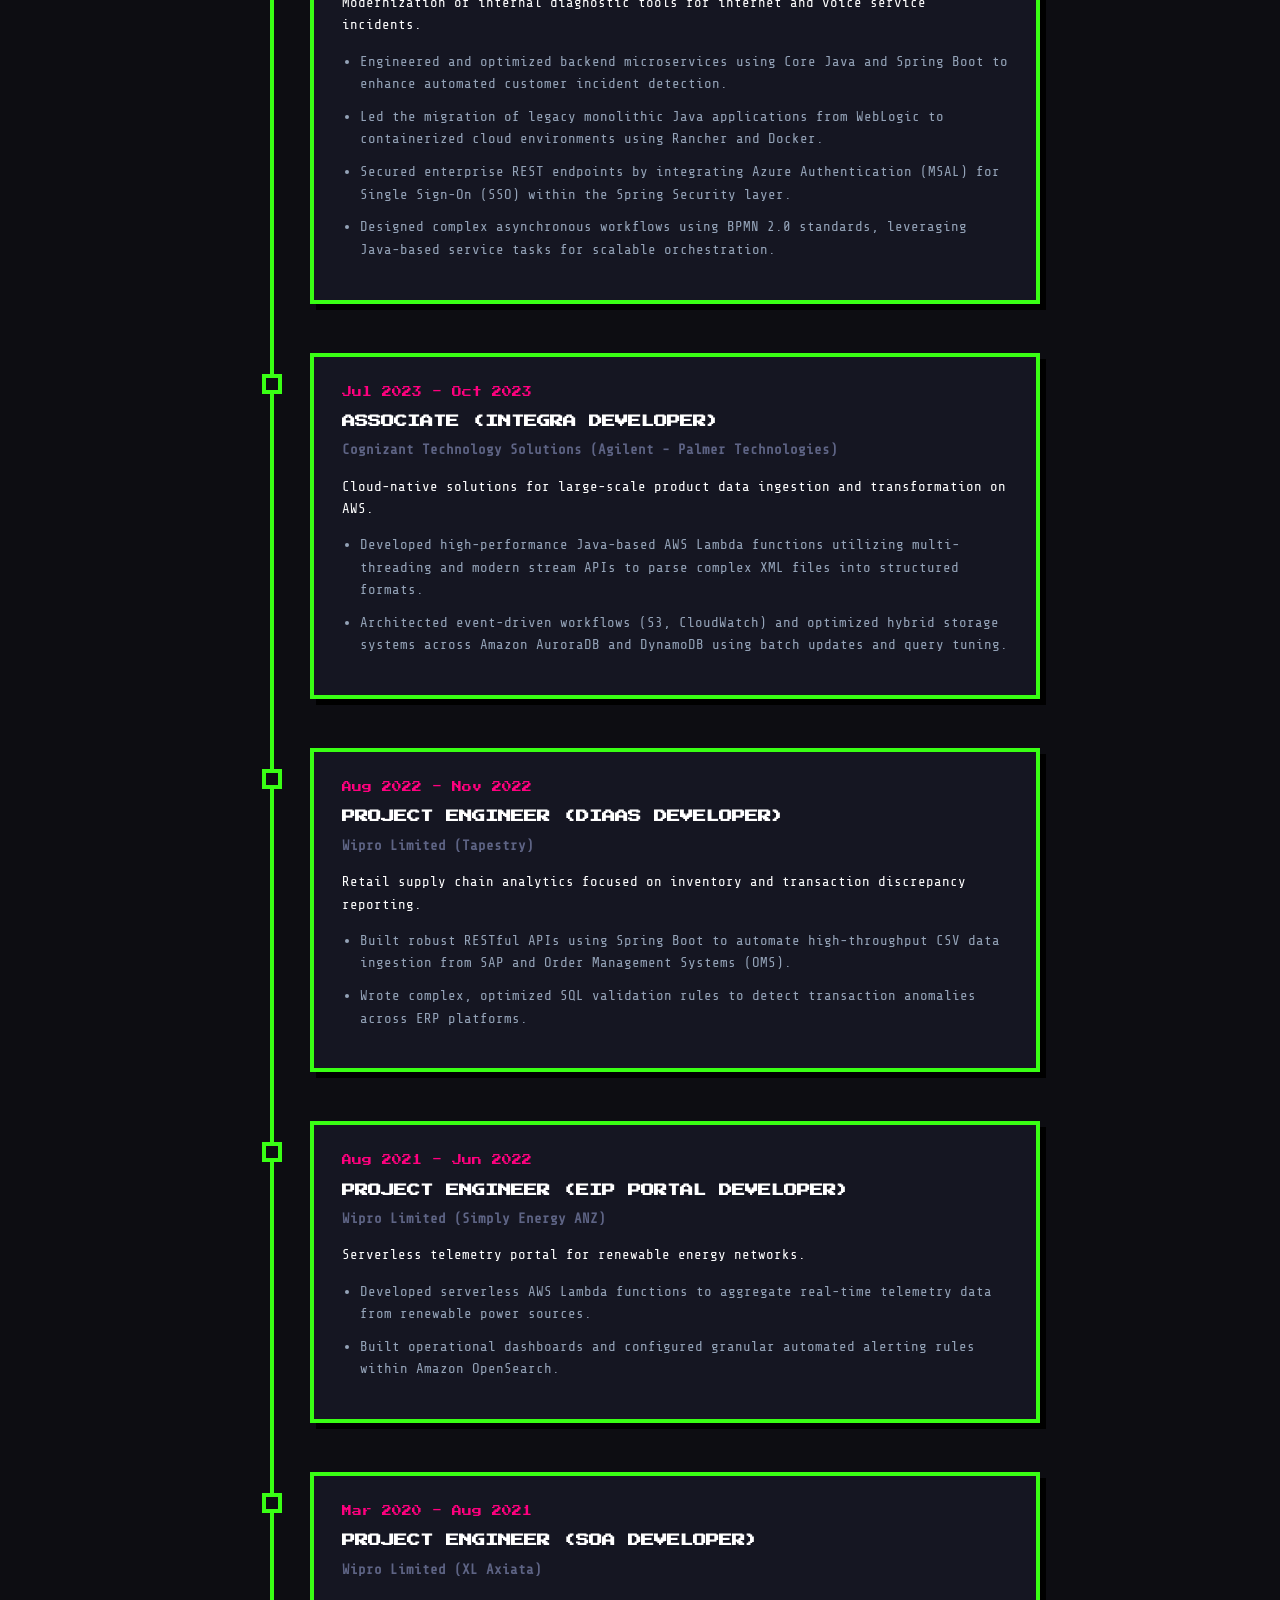
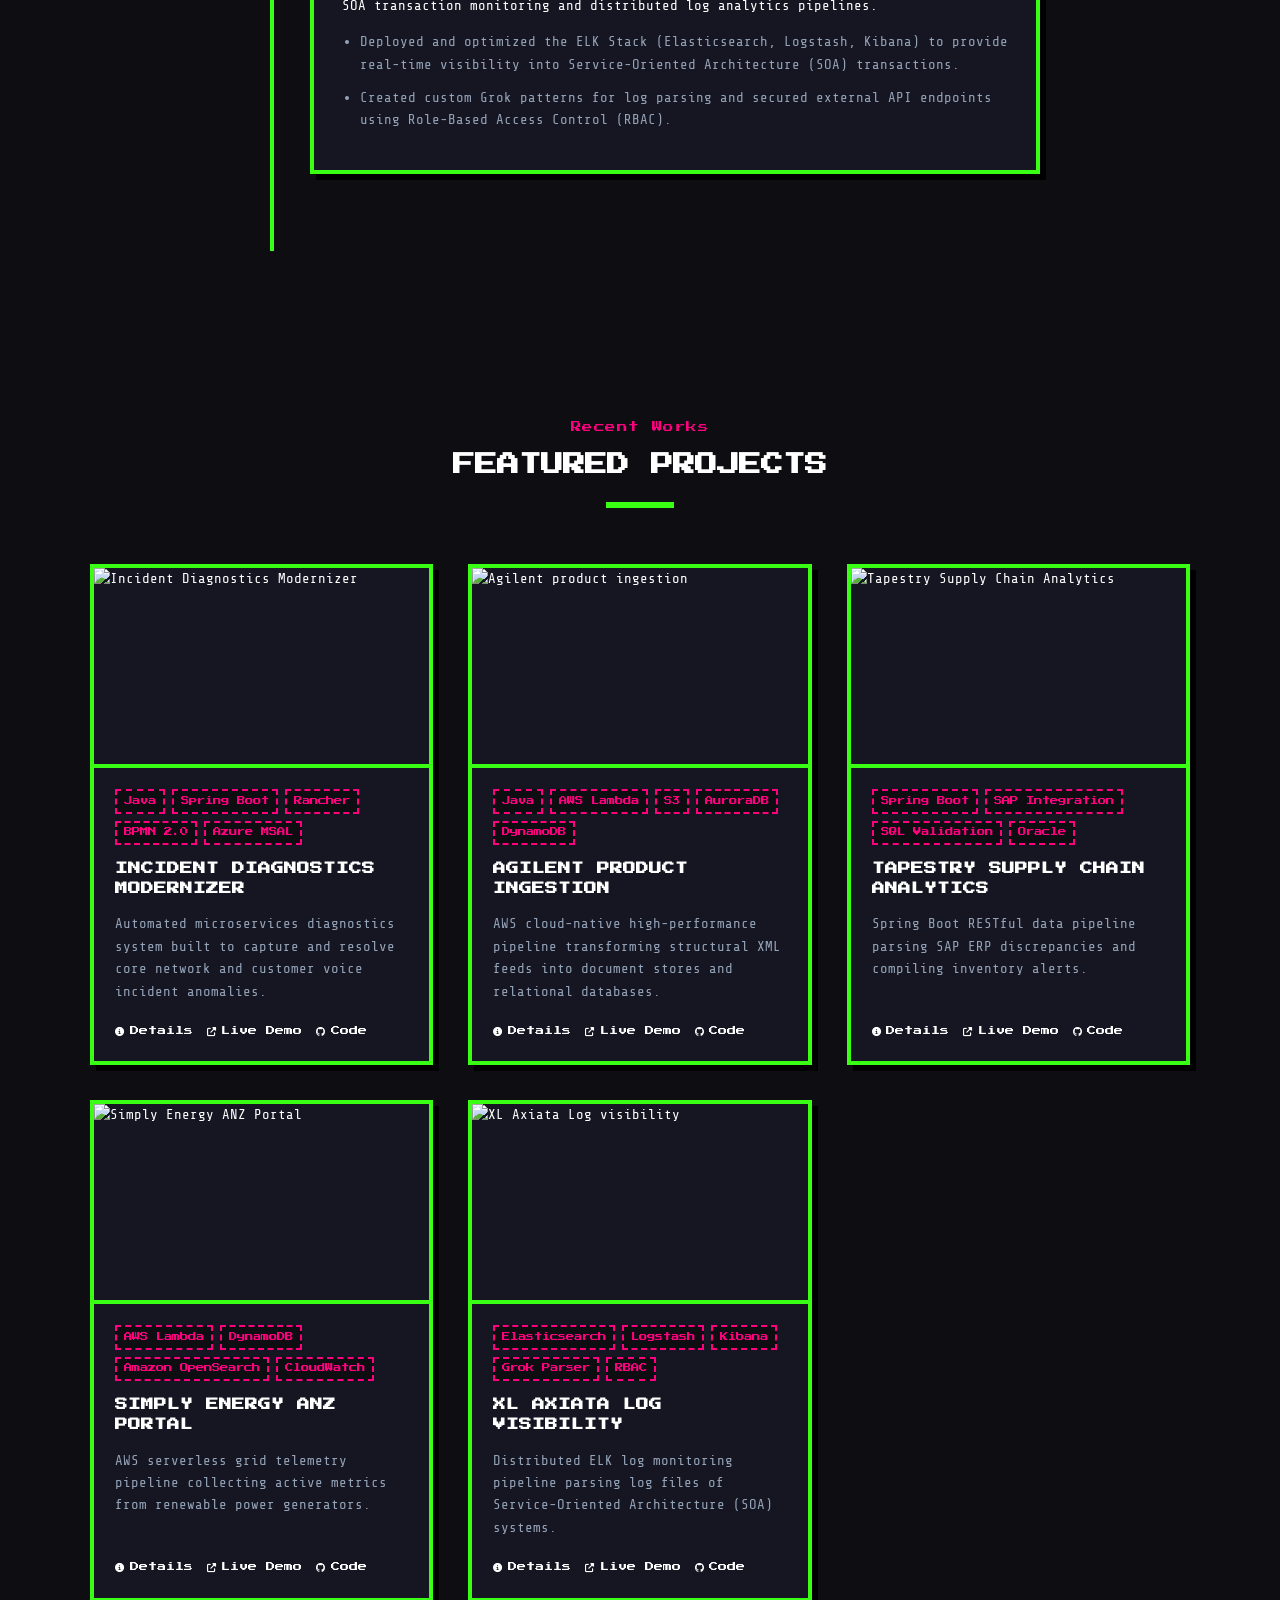
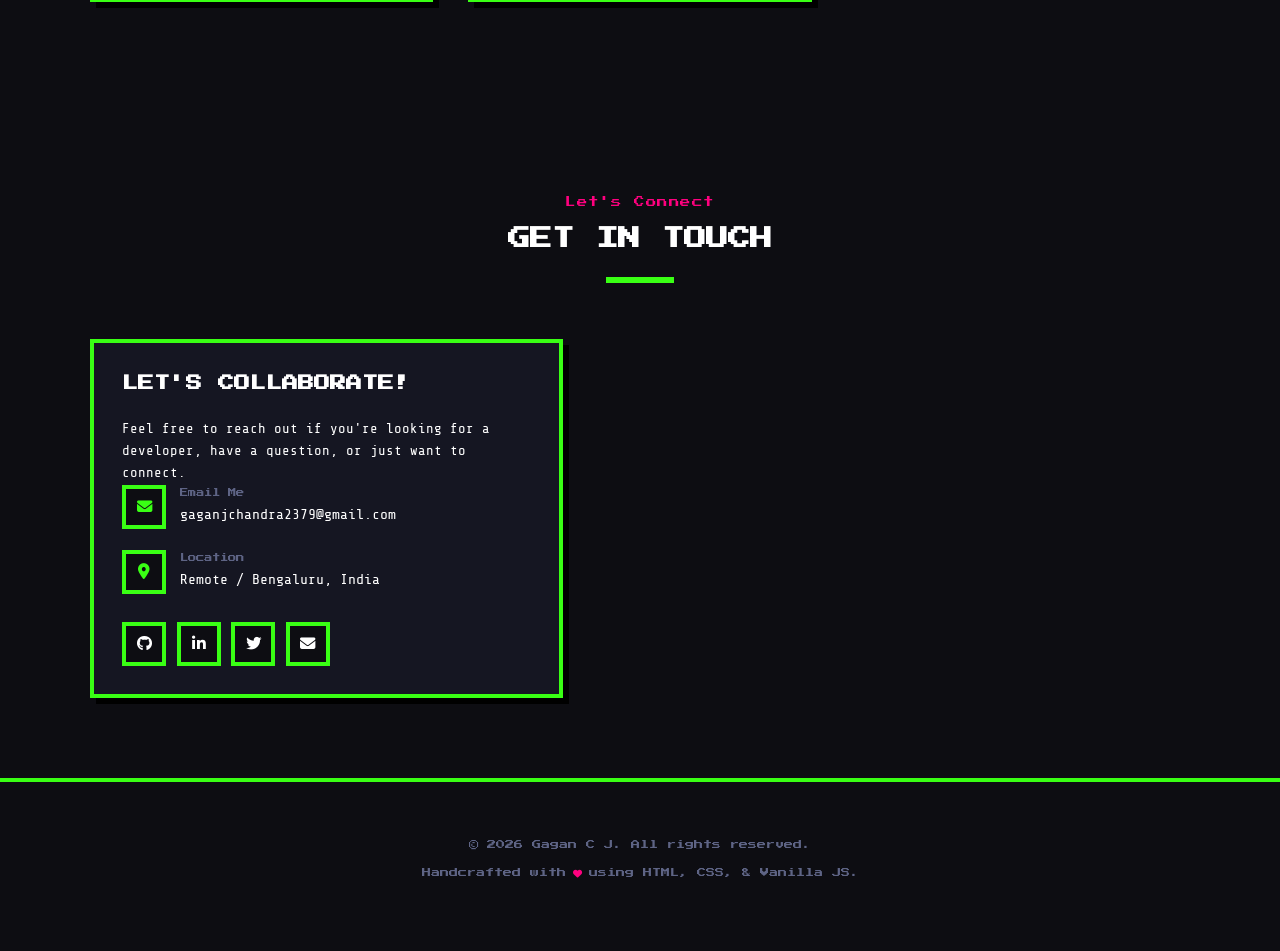
==== commit 821928d5: "Changes in Personal Information" ====
--- a/index.html
+++ b/index.html
@@ -3,7 +3,7 @@
 <head>
   <meta charset="UTF-8">
   <meta name="viewport" content="width=device-width, initial-scale=1.0">
-  <title>Developer Portfolio</title>
+  <title>My Portfolio</title>
   <!-- Google Fonts -->
   <link rel="preconnect" href="https://fonts.googleapis.com">
   <link rel="preconnect" href="https://fonts.gstatic.com" crossorigin>
@@ -22,7 +22,7 @@
   <!-- Navigation Bar -->
   <header class="glass-navbar">
     <div class="nav-container">
-      <a href="#" class="logo" id="logo-text">Developer.dev</a>
+      <a href="#" class="logo" id="logo-text">Developer's Portfolio</a>
       
       <nav class="nav-menu" id="nav-menu">
         <a href="#about" class="nav-link">About</a>
@@ -64,7 +64,7 @@
         </div>
         <div class="hero-image-container">
           <div class="image-wrapper">
-            <img src="" alt="Profile picture" id="profile-img" class="profile-img">
+            <img src="https://avatars.githubusercontent.com/u/22864921?v=4" alt="Profile picture" id="profile-img" class="profile-img">
             <div class="image-glow"></div>
           </div>
         </div>
@@ -168,7 +168,7 @@
                 </div>
                 <div>
                   <span class="contact-label">Email Me</span>
-                  <a href="" id="contact-email" class="contact-value">email@example.com</a>
+                  <a href="" id="contact-email" class="contact-value">gaganjchandra2379@gmail.com</a>
                 </div>
               </div>
               <div class="contact-item">
@@ -177,7 +177,7 @@
                 </div>
                 <div>
                   <span class="contact-label">Location</span>
-                  <span class="contact-value">Remote / Global</span>
+                  <span class="contact-value">Remote / Bengaluru, India</span>
                 </div>
               </div>
             </div>
@@ -186,7 +186,7 @@
             </div>
           </div>
           
-          <div class="contact-form-card glass-card">
+          <!--div class="contact-form-card glass-card">
             <form id="contact-form" action="#" method="POST" onsubmit="event.preventDefault(); alert('Message sent successfully! (Demo submission)');">
               <div class="form-group">
                 <label for="name">Your Name</label>
@@ -202,7 +202,7 @@
               </div>
               <button type="submit" class="btn btn-primary btn-block">Send Message</button>
             </form>
-          </div>
+          </div-->
         </div>
       </div>
     </section>
